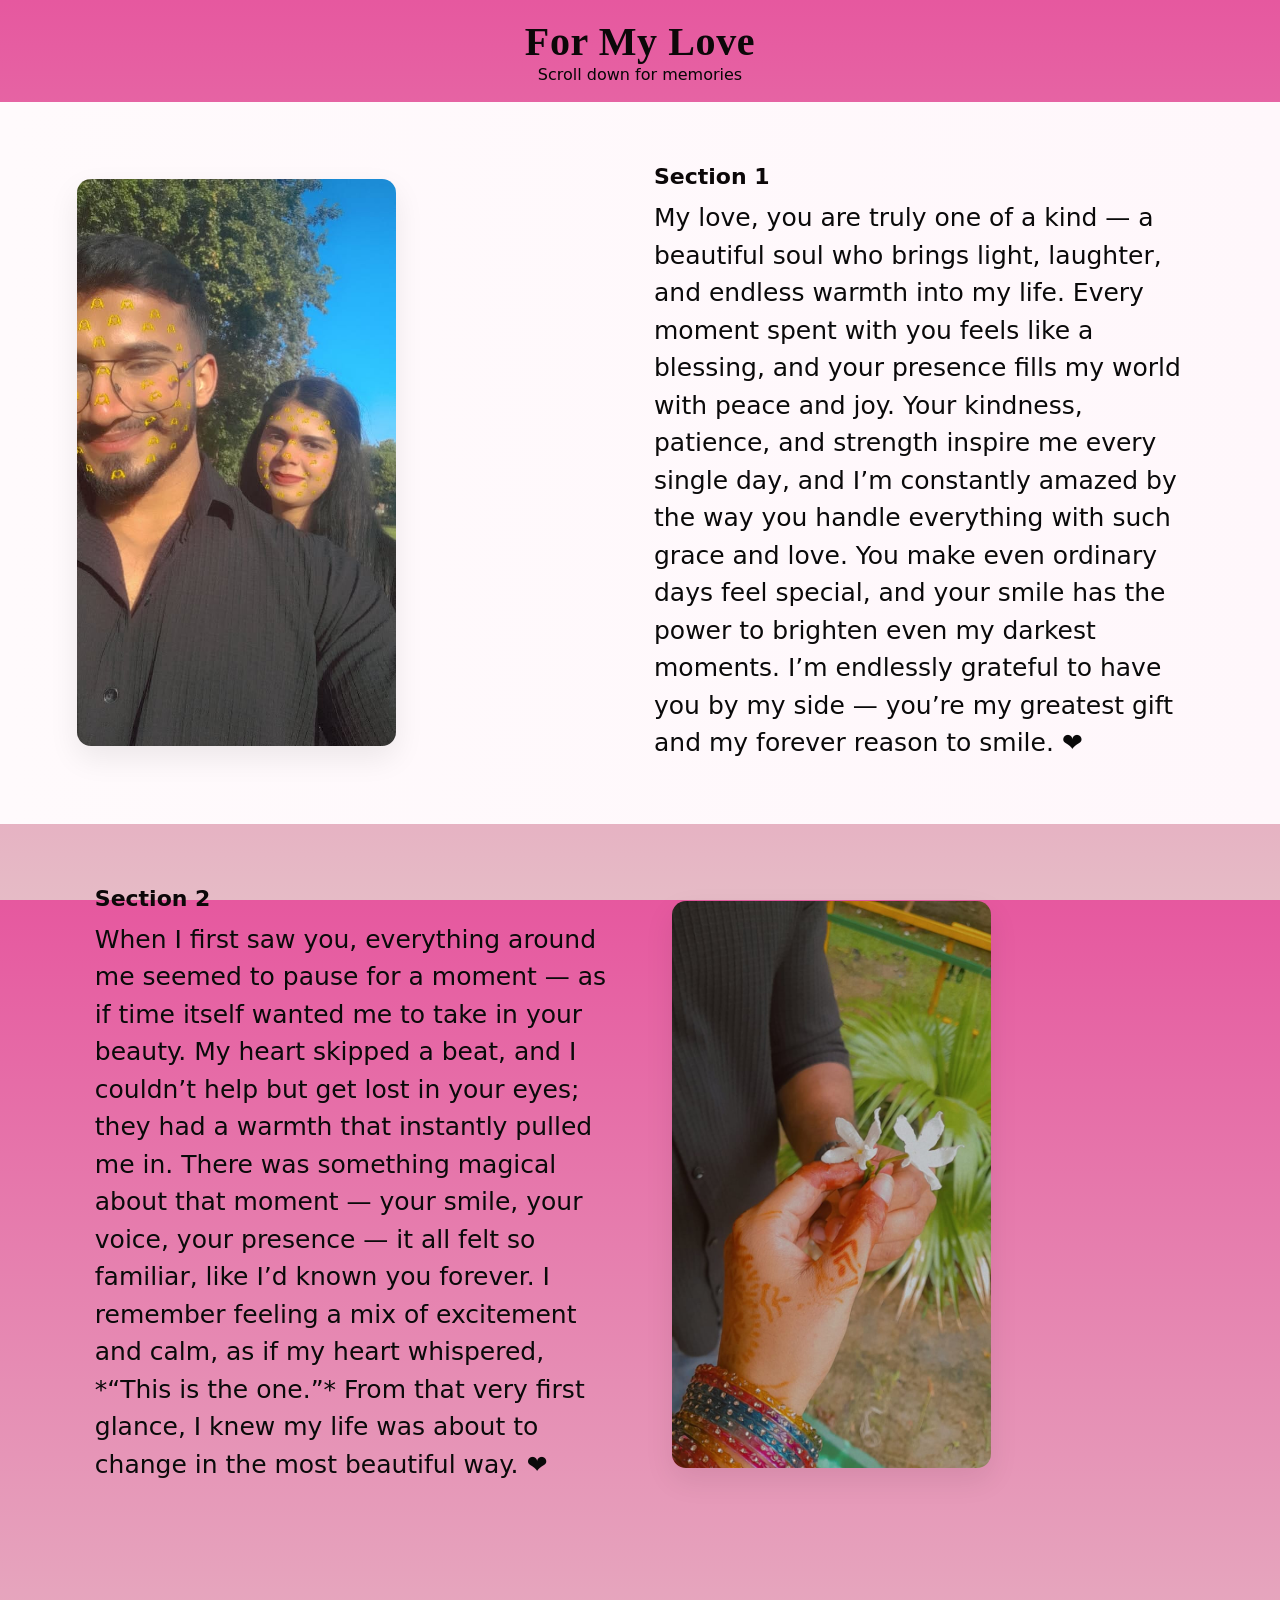
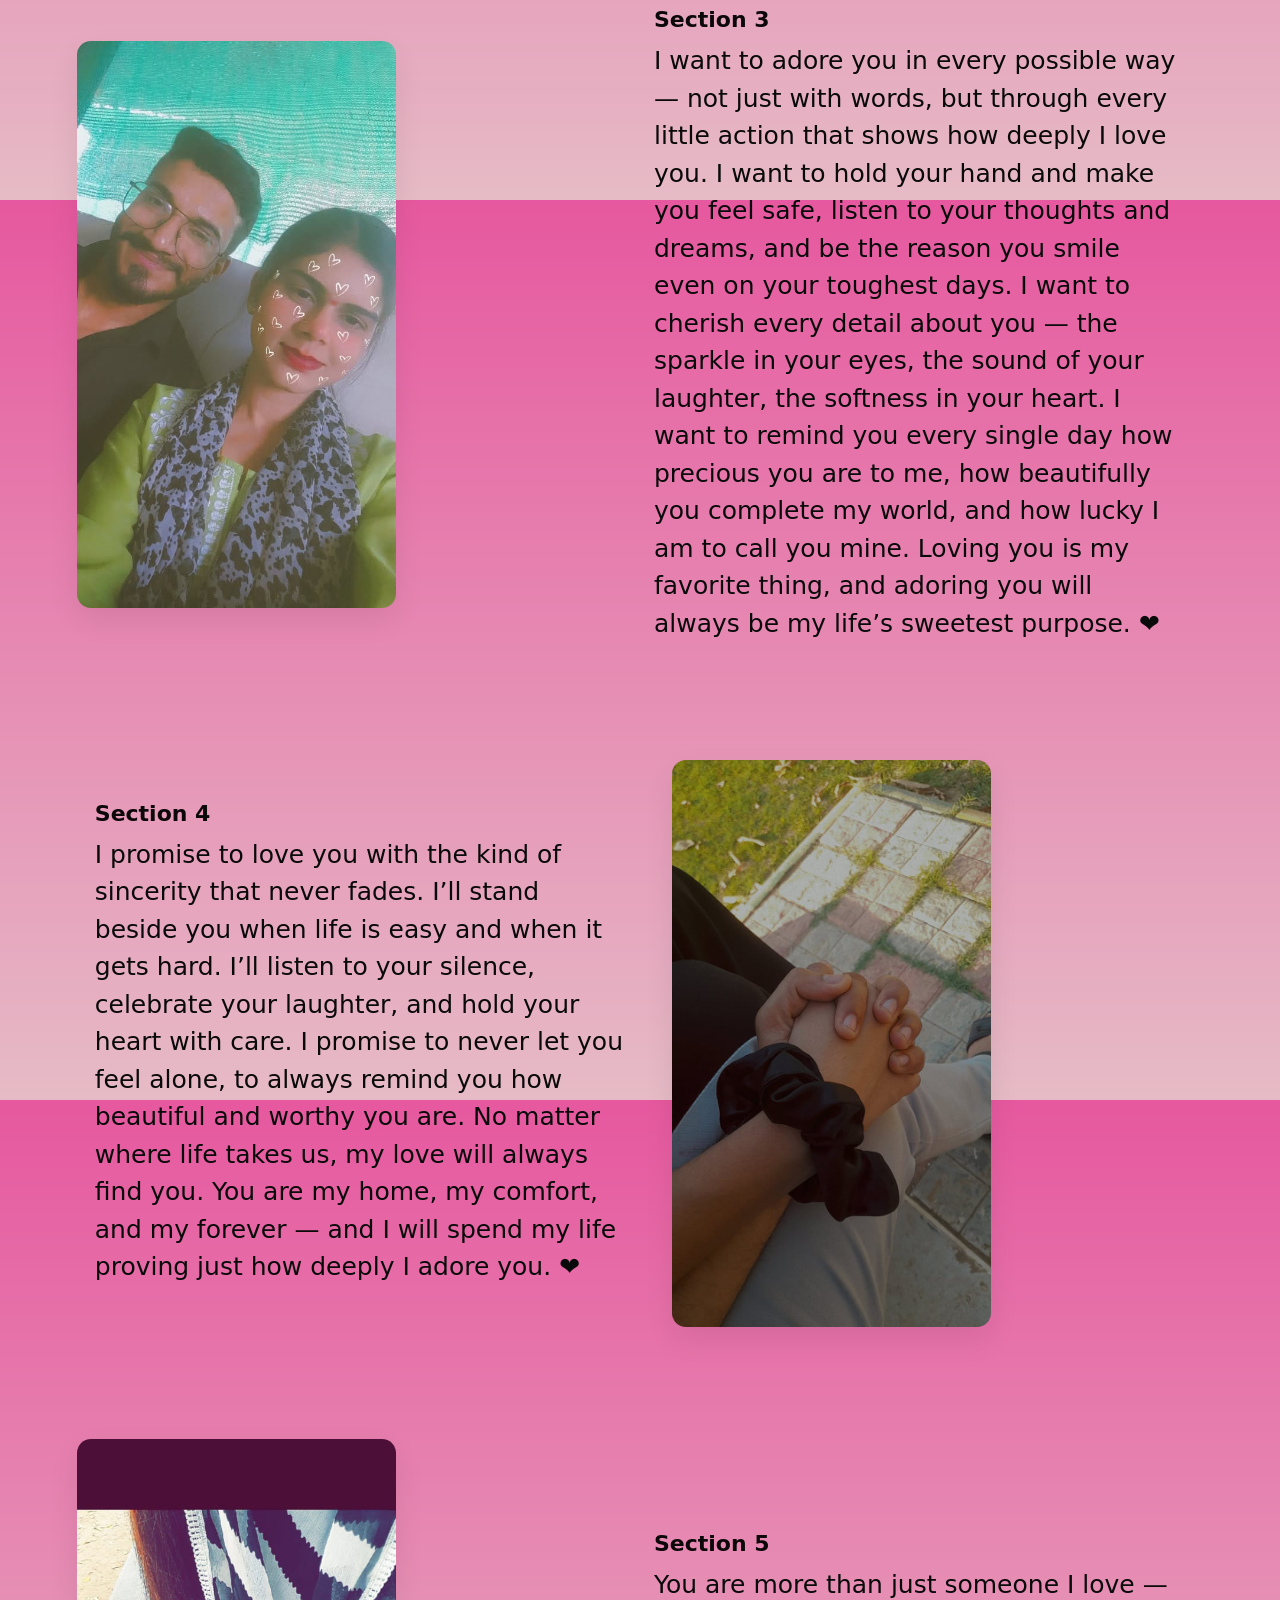
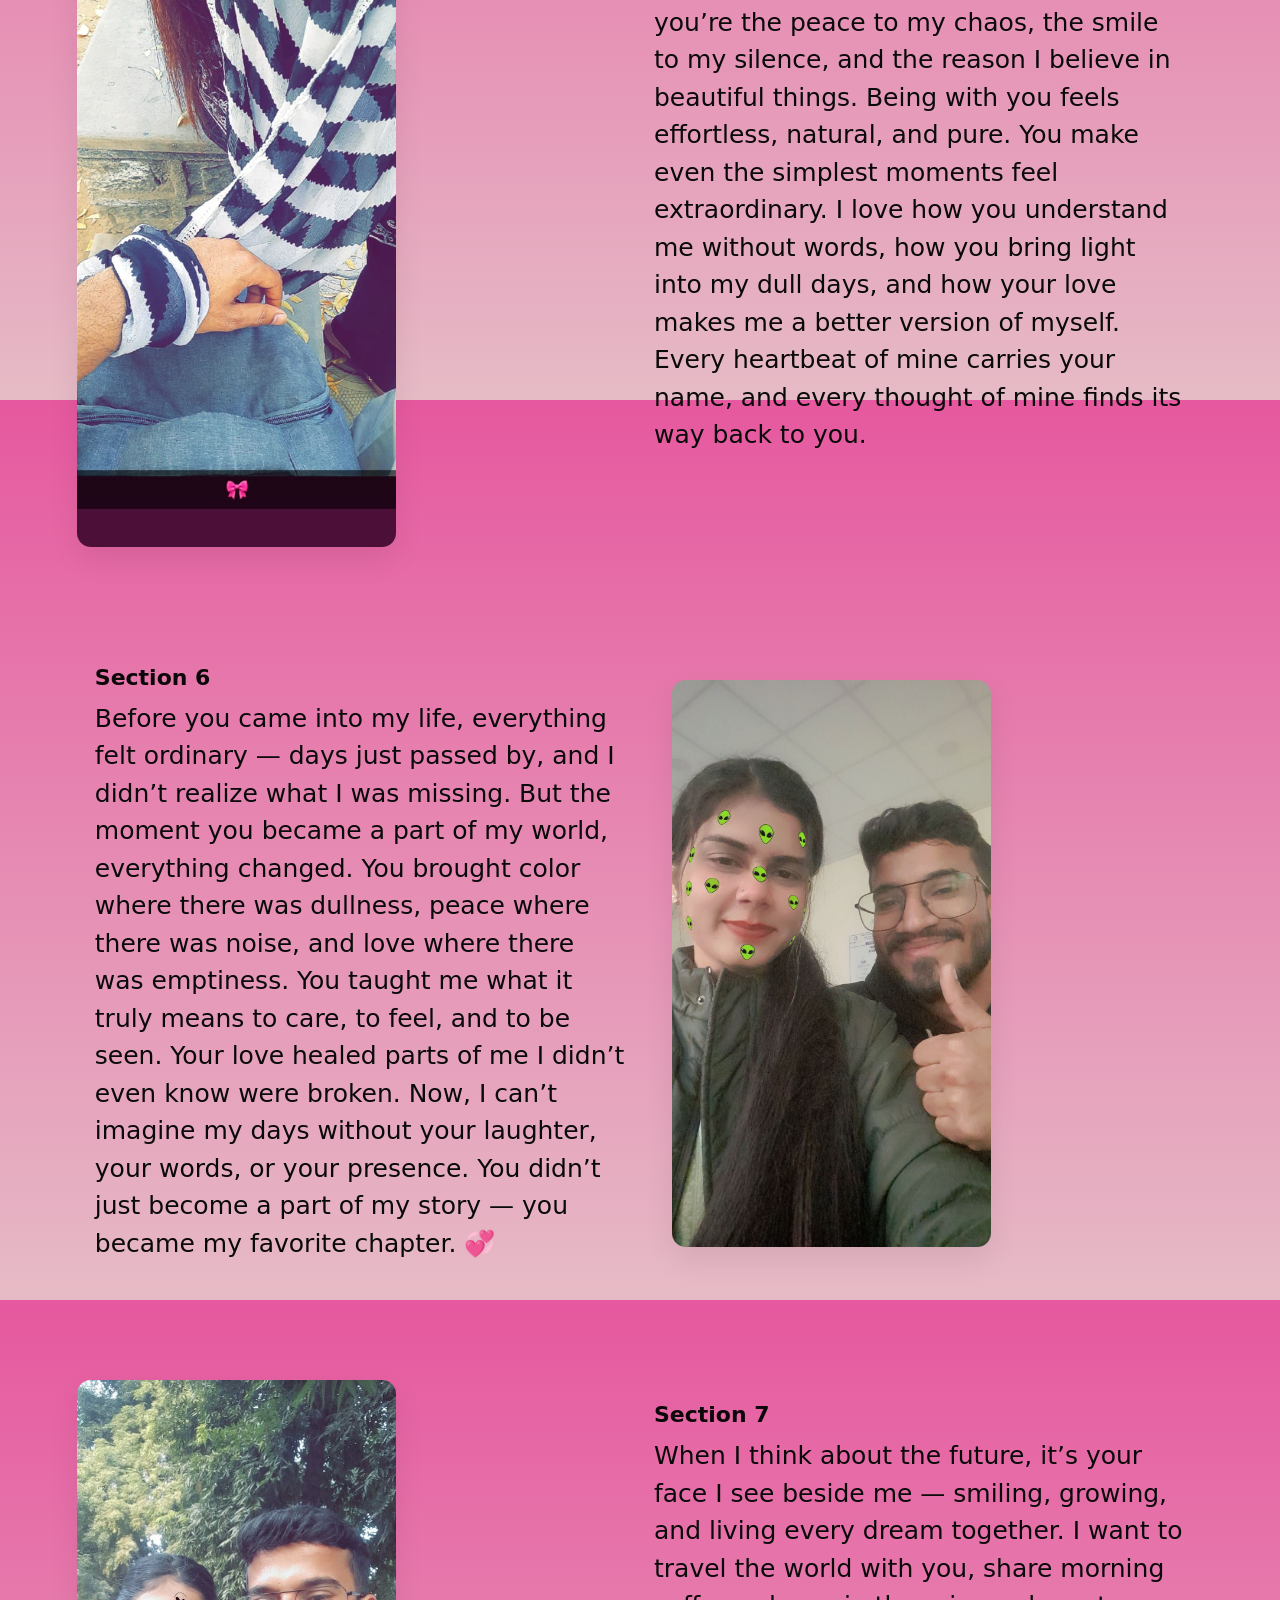
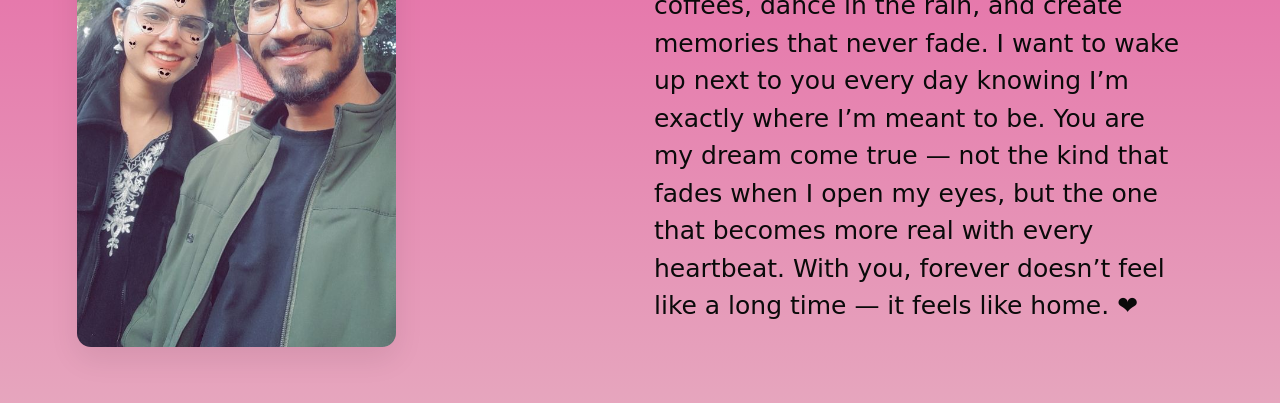
==== main.html @ c0400cb4 "Initial commit" ====
<!doctype html>
<html lang="en">
<head>
  <meta charset="utf-8" />
  <meta name="viewport" content="width=device-width,initial-scale=1" />
  <title>Happy Birthday ❤️</title>
  <link rel="stylesheet" href="styles.css" />
</head>
<body>
  <header class="header">
    <div class="header-inner">
      <h2 class="brand">For My Love</h2>
      <nav class="mini-nav">Scroll down for memories</nav>
    </div>
  </header>

  <main id="mainContent">

    <!-- SECTION 1 (left image, right text) -->
    <section class="image-section alt">
      <div class="img-col">
        <!-- Replace with your first image -->
        <img src="assets/img2.jpeg" alt="Our memory 1" />
      </div>

      <div class="text-col">
        <h3>Section 1</h3>
        <p class="sweet-line">My love, you are truly one of a kind — a beautiful soul who brings light, laughter, and endless warmth into my life. Every moment spent with you feels like a blessing, and your presence fills my world with peace and joy. Your kindness, patience, and strength inspire me every single day, and I’m constantly amazed by the way you handle everything with such grace and love. You make even ordinary days feel special, and your smile has the power to brighten even my darkest moments. I’m endlessly grateful to have you by my side — you’re my greatest gift and my forever reason to smile. ❤️
        </p>
      </div>
    </section>

    <!-- SECTION 2 (right image, left text) -->
    <section class="image-section">
      <div class="img-col right">
        <img src="assets/img1.jpeg" alt="Our memory 2" />
      </div>

      <div class="text-col">
        <h3>Section 2</h3>
        <p class="sweet-line">When I first saw you, everything around me seemed to pause for a moment — as if time itself wanted me to take in your beauty. My heart skipped a beat, and I couldn’t help but get lost in your eyes; they had a warmth that instantly pulled me in. There was something magical about that moment — your smile, your voice, your presence — it all felt so familiar, like I’d known you forever. I remember feeling a mix of excitement and calm, as if my heart whispered, *“This is the one.”* From that very first glance, I knew my life was about to change in the most beautiful way. ❤️
        </p>
      </div>
    </section>

    <!-- SECTION 3 (right image, left text) -->
    <section class="image-section">
      <div class="img-col">
        <img src="assets/img3.jpeg" alt="Our memory 2" />
      </div>

      <div class="text-col">
        <h3>Section 3</h3>
        <p class="sweet-line">I want to adore you in every possible way — not just with words, but through every little action that shows how deeply I love you. I want to hold your hand and make you feel safe, listen to your thoughts and dreams, and be the reason you smile even on your toughest days. I want to cherish every detail about you — the sparkle in your eyes, the sound of your laughter, the softness in your heart. I want to remind you every single day how precious you are to me, how beautifully you complete my world, and how lucky I am to call you mine. Loving you is my favorite thing, and adoring you will always be my life’s sweetest purpose. ❤️
        </p>
      </div>
    </section>
    
    <!-- SECTION 4 (right image, left text) -->
    <section class="image-section">
      <div class="img-col right">
        <img src="assets/img4.jpeg" alt="Our memory 2" />
      </div>

      <div class="text-col">
        <h3>Section 4</h3>
        <p class="sweet-line">I promise to love you with the kind of sincerity that never fades. I’ll stand beside you when life is easy and when it gets hard. I’ll listen to your silence, celebrate your laughter, and hold your heart with care. I promise to never let you feel alone, to always remind you how beautiful and worthy you are. No matter where life takes us, my love will always find you. You are my home, my comfort, and my forever — and I will spend my life proving just how deeply I adore you. ❤️</p>
      </div>
    </section>

    <!-- SECTION 5 (right image, left text) -->
    <section class="image-section">
      <div class="img-col">
        <img src="assets/img5.jpeg" alt="Our memory 2" />
      </div>

      <div class="text-col">
        <h3>Section 5</h3>
        <p class="sweet-line">You are more than just someone I love — you’re the peace to my chaos, the smile to my silence, and the reason I believe in beautiful things. Being with you feels effortless, natural, and pure. You make even the simplest moments feel extraordinary. I love how you understand me without words, how you bring light into my dull days, and how your love makes me a better version of myself. Every heartbeat of mine carries your name, and every thought of mine finds its way back to you.</p>
      </div>
    </section>

    <!-- SECTION 6(right image, left text) -->
    <section class="image-section">
      <div class="img-col right">
        <img src="assets/img6.jpeg" alt="Our memory 2" />
      </div>

      <div class="text-col">
        <h3>Section 6</h3>
        <p class="sweet-line">Before you came into my life, everything felt ordinary — days just passed by, and I didn’t realize what I was missing. But the moment you became a part of my world, everything changed. You brought color where there was dullness, peace where there was noise, and love where there was emptiness. You taught me what it truly means to care, to feel, and to be seen. Your love healed parts of me I didn’t even know were broken. Now, I can’t imagine my days without your laughter, your words, or your presence. You didn’t just become a part of my story — you became my favorite chapter. 💞</p>
      </div>
    </section>

    <!-- SECTION 7 (right image, left text) -->
    <section class="image-section">
      <div class="img-col">
        <img src="assets/img7.jpeg" alt="Our memory 2" />
      </div>

      <div class="text-col">
        <h3>Section 7</h3>
        <p class="sweet-line">When I think about the future, it’s your face I see beside me — smiling, growing, and living every dream together. I want to travel the world with you, share morning coffees, dance in the rain, and create memories that never fade. I want to wake up next to you every day knowing I’m exactly where I’m meant to be. You are my dream come true — not the kind that fades when I open my eyes, but the one that becomes more real with every heartbeat. With you, forever doesn’t feel like a long time — it feels like home. ❤️</p>
      </div>
    </section>
    


  <script src="script.js"></script>
</body>
</html>
---- styles.css ----
:root{
    --pink:#e75a82; --soft:#fff5f9; --deep:#0c0809; --glass: rgba(11, 10, 10, 0.6);
    --card-bg: linear-gradient(135deg, rgba(255,240,245,0.95), rgba(255,230,240,0.95));
    --shadow: 0 12px 30px rgba(0,0,0,0.08);
    --rose: url('data:image/svg+xml;utf8,<svg xmlns="http://www.w3.org/2000/svg" width="10" height="10"><circle cx="5" cy="5" r="5" fill="%23ff79b0"/></svg>');
  }
  *{box-sizing:border-box;margin:0;padding:0}
  html,body{height:100%}
  body{
    font-family: 'Segoe UI', system-ui, -apple-system, 'Helvetica Neue', Arial;
    background:linear-gradient(180deg,#e6589f,#e6bbc6);
    color:#333; -webkit-font-smoothing:antialiased;
  }
  
  /* ---------- Welcome (index.html) ---------- */
  .welcome-wrap{height:100vh;display:flex;align-items:center;justify-content:center}
  .welcome-card{background:var(--card-bg);padding:40px;border-radius:18px;box-shadow:var(--shadow);text-align:center;width:min(560px,92vw)}
  .welcome-title{font-size:24px;margin-bottom:18px;color:var(--deep);font-weight:700}
  .glow-btn{
    display:inline-block;padding:14px 28px;border-radius:999px;text-decoration:none;
    background:linear-gradient(90deg,var(--deep),#f761a0);color:rgb(10, 10, 10);font-weight:600;box-shadow:0 6px 20px rgba(255,77,139,0.18)
  }
  .hint{margin-top:12px;color:#7a7a7a}
  
  /* ---------- Header ---------- */
  .header{padding:18px 24px;text-align:center}
  .brand{font-family:'Brush Script MT',cursive;font-size:40px;color:var(--deep);letter-spacing:0.6px}
  .mini-nav{color:#070606}
  
  /* ---------- Image sections ---------- */
  .image-section{display:flex;align-items:center;padding:56px 6%;gap:28px;position:relative}
  .image-section.alt{background:linear-gradient(90deg,#fffafc,#fff7fb)}
  .img-col{flex:1}
  .img-col img{width:60%;height:auto;border-radius:14px;box-shadow:var(--shadow);display:block}
  .img-col.right{order:2}
  .text-col{flex:1;padding:6px 18px}
  .text-col h3{font-size:22px;color:var(--deep);margin-bottom:10px}
  .sweet-line{font-size:25px;line-height:1.5;color:#0a0a0a}
  
  /* ---------- Ending section ---------- */
  .ending-section{display:flex;gap:24px;padding:60px 6%;align-items:center;position:relative}
  .ending-left{flex:1}
  .ending-right{flex:1}
  .three-placeholder{background:linear-gradient(180deg,#fff0f6,#fff7fb);border-radius:12px;height:420px;display:flex;align-items:center;justify-content:center;box-shadow:var(--shadow)}
  .three-placeholder img{max-width:90%;height:auto;border-radius:10px}
  
  /* Barbie button (label toggles checkbox) */
  .visually-hidden{position:absolute;clip:rect(1px,1px,1px,1px);padding:0;border:0;height:1px;width:1px;overflow:hidden}
  .barbie-btn{display:inline-flex;align-items:center;gap:10px;padding:10px 14px;border-radius:10px;background:linear-gradient(90deg,#ffd7e6,#ffb6d6);cursor:pointer;border:1px solid rgba(255,255,255,0.5)}
  .barbie-btn img{height:56px;width:56px;object-fit:cover;border-radius:10px;box-shadow:0 6px 18px rgba(0,0,0,0.12)}
  .barbie-btn span{font-weight:700;color:#6b2740}
  
  /* Floating area (hidden by default, revealed when checkbox is checked) */
  .float-area{position:fixed;left:0;top:0;right:0;bottom:0;pointer-events:none;overflow:hidden}
  .float-img{position:absolute;width:140px;border-radius:10px;box-shadow:0 8px 24px rgba(0,0,0,0.18);opacity:0;transform:translateY(20px) rotate(-6deg)}
  .float-line{position:absolute;font-size:20px;color:white;text-shadow:0 4px 14px rgba(0,0,0,0.6);opacity:0;transform:translateY(20px)}
  .float-img.f1{left:8%;top:50%}
  .float-img.f2{left:22%;top:62%}
  .float-line.l1{left:62%;top:40%}
  .float-line.l2{left:68%;top:54%}
  
  /* Overlay message (hidden by default) */
  .message-overlay{
    position:fixed;inset:0;display:flex;align-items:center;justify-content:center;z-index:70;
    background:rgba(0,0,0,0.45);opacity:0;pointer-events:none;transition:opacity 0.35s ease;
  }
  .message-card{background:white;padding:28px;border-radius:14px;max-width:720px;text-align:center;transform:translateY(10px);transition:transform 0.35s ease}
  .wish-text{color:#6b2740;font-size:28px;line-height:1.25;margin-bottom:10px}
  .subline{color:#8a5b6f;margin-bottom:16px}
  .action-btn{display:inline-block;padding:10px 14px;border-radius:8px;background:var(--deep);color:white;text-decoration:none;cursor:pointer}
  
  /* When checkbox is checked: show overlay + animate floats */
  #barbieToggle:checked ~ .float-area .float-img,
  #barbieToggle:checked ~ .float-area .float-line{
    opacity:1; transform:translateY(-10px); transition:transform 0.8s cubic-bezier(.2,.9,.2,1), opacity 0.9s ease;
  }
  #barbieToggle:checked ~ .message-overlay{
    opacity:1; pointer-events:auto;
  }
  #barbieToggle:checked ~ .message-overlay .message-card{
    transform:translateY(0);
  }
  
  /* Make audio visible inside message-card */
  .message-card audio{margin-top:8px}
  
  /* Responsive tweaks */
  @media (max-width:900px){
    .image-section{flex-direction:column;padding:36px 6%}
    .ending-section{flex-direction:column;padding:36px 6%}
    .barbie-btn img{height:48px;width:48px}
    .wish-text{font-size:22px}
    .float-img{width:110px}
  }
  
  .heart {
    position: fixed;
    bottom: -10px;
    font-size: 24px;
    opacity: 0.8;
    animation: floatUp linear forwards;
  }
  
  @keyframes floatUp {
    0% {
      transform: translateY(0) scale(1);
      opacity: 1;
    }
    100% {
      transform: translateY(-100vh) scale(1.5);
      opacity: 0;
    }
  }

  


  .img-container {
  position: relative;
  width: 80%;
  margin: 100px auto;
  display: flex;
  align-items: center;
  gap: 30px;
}

.img-container.left {
  flex-direction: row;
}
.img-container.right {
  flex-direction: row-reverse;
}

.img-container img {
  width: 45%;
  border-radius: 20px;
  box-shadow: 0 0 25px rgba(255, 192, 203, 0.6);
  transition: transform 0.6s ease;
}

.img-container img:hover {
  transform: scale(1.05);
}

.song-info {
  font-family: 'Great Vibes', cursive;
  color: #fff;
  font-size: 1.5rem;
  text-shadow: 0 0 10px #ff80bf, 0 0 20px #ffb3d9;
  margin: 0 20px;
  opacity: 0;
  transform: translateY(20px);
  transition: all 0.8s ease;
}

.scroll-section.show .song-info {
  opacity: 1;
  transform: translateY(0);
}

.caption {
  font-family: 'Poppins', sans-serif;
  color: #ffe6f2;
  font-size: 1.2rem;
  width: 40%;
  line-height: 1.6;
  text-align: center;
  opacity: 0;
  transform: translateY(20px);
  transition: all 0.8s ease;
}

.scroll-section.show .caption {
  opacity: 1;
  transform: translateY(0);
}
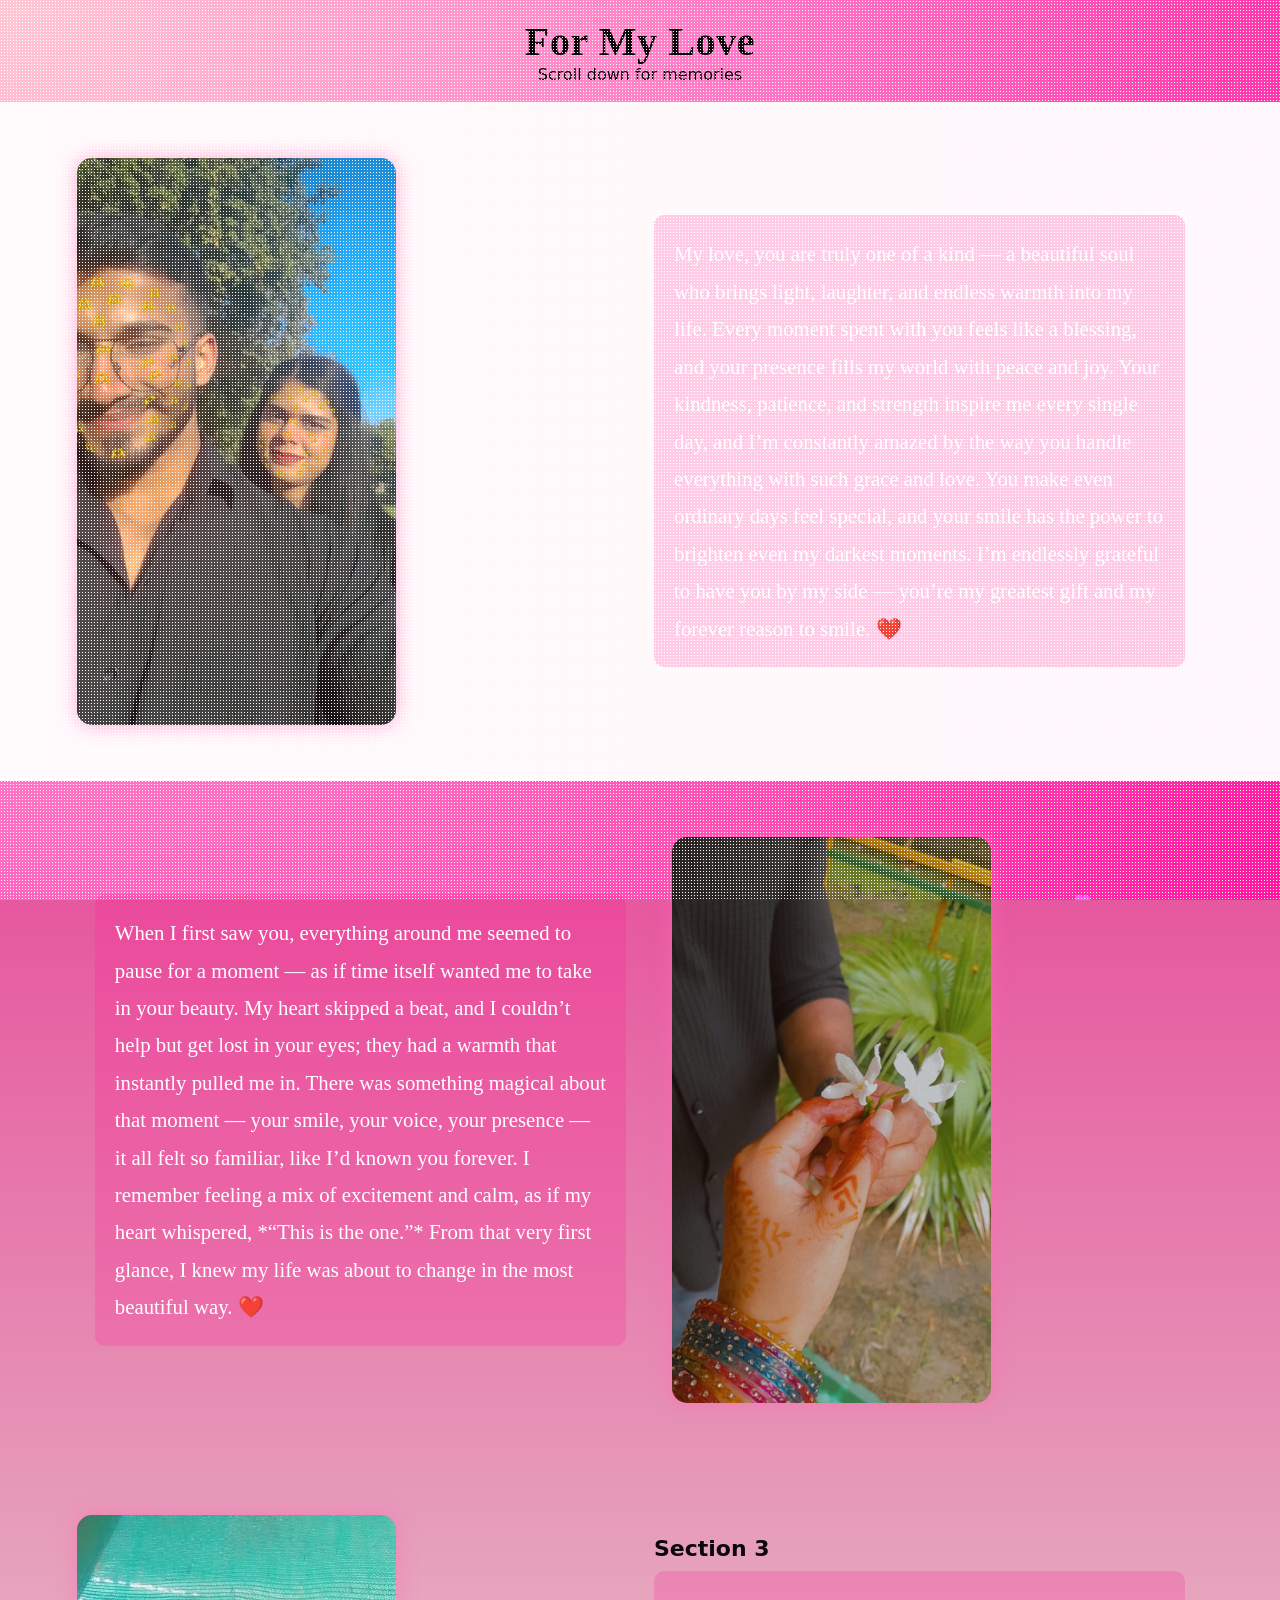
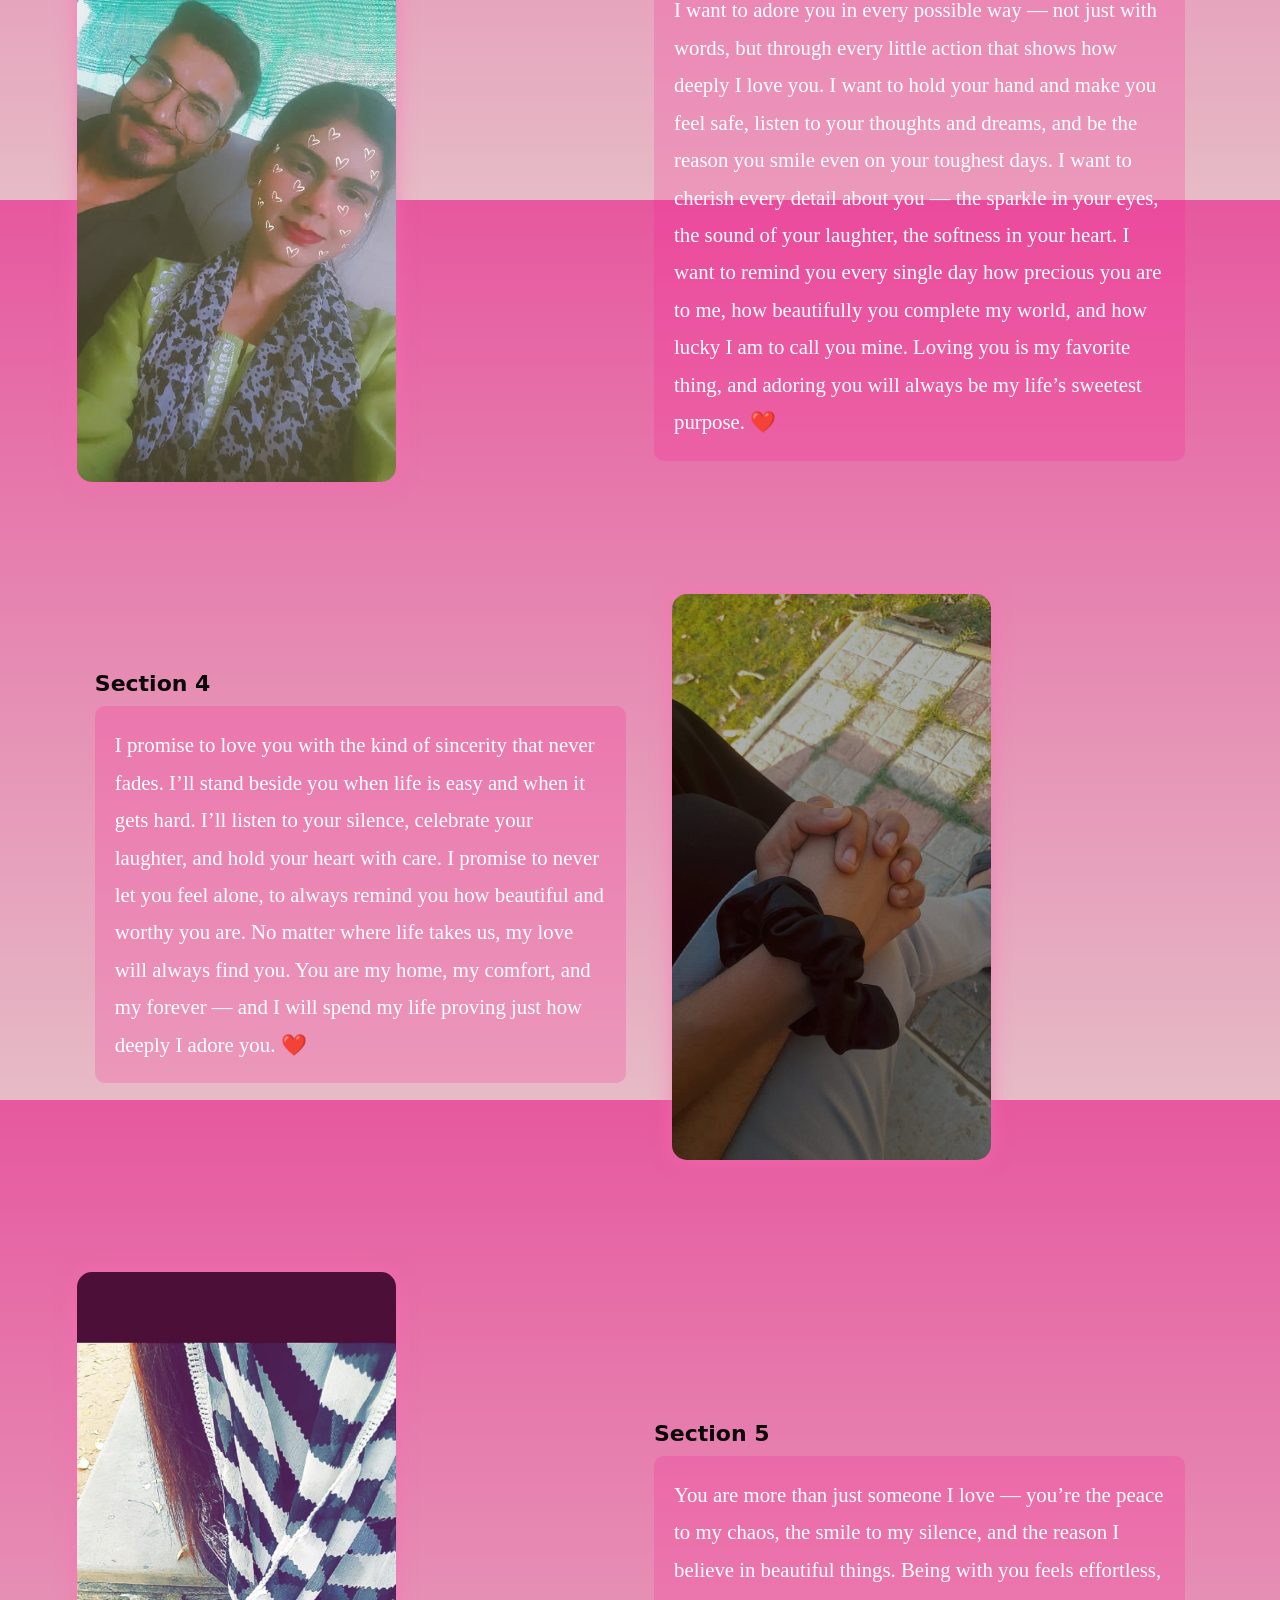
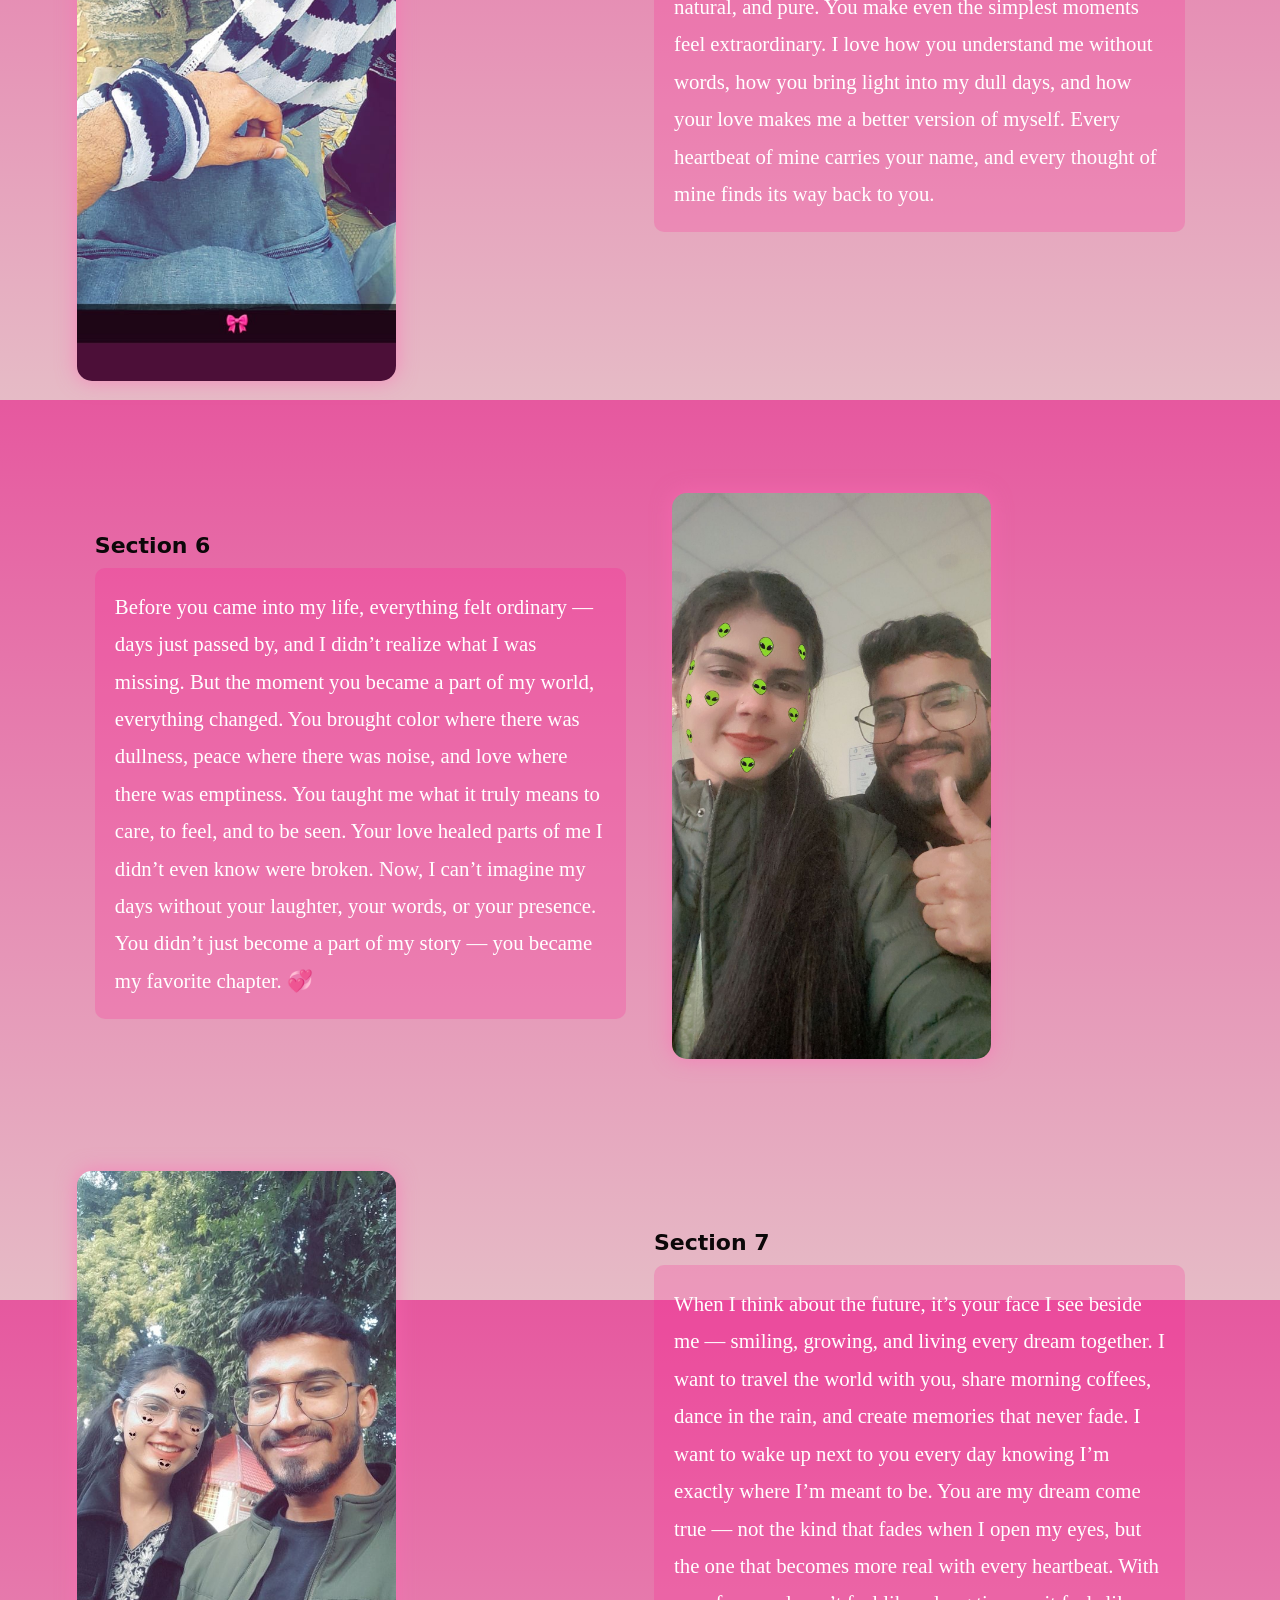
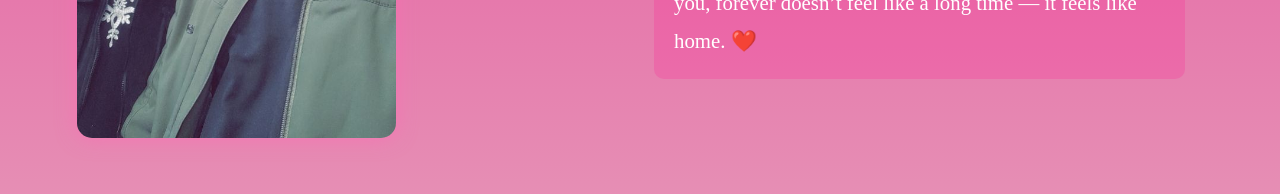
==== commit 2e1adb9f: "Added floating hearts, sparkles, and music scroll effects" ====
--- a/main.html
+++ b/main.html
@@ -7,44 +7,51 @@
   <link rel="stylesheet" href="styles.css" />
 </head>
 <body>
-  <header class="header">
-    <div class="header-inner">
-      <h2 class="brand">For My Love</h2>
-      <nav class="mini-nav">Scroll down for memories</nav>
-    </div>
-  </header>
-
+  <body>
+    <!-- Floating Hearts Background -->
+    <canvas id="heartsCanvas"></canvas>
+  
+    <header class="header">
+      <div class="header-inner">
+        <h2 class="brand">For My Love</h2>
+        <nav class="mini-nav">Scroll down for memories</nav>
+      </div>
+    </header>
+  
+    <!-- rest of your HTML remains same -->
+  
   <main id="mainContent">
 
     <!-- SECTION 1 (left image, right text) -->
-    <section class="image-section alt">
+    <section class="image-section alt" data-song="assets/Isharon Isharon Men Dil Lenewale.mp3">
       <div class="img-col">
         <!-- Replace with your first image -->
         <img src="assets/img2.jpeg" alt="Our memory 1" />
-      </div>
-
-      <div class="text-col">
-        <h3>Section 1</h3>
+       
+      </div>
+
+      <div class="text-col">
+        
         <p class="sweet-line">My love, you are truly one of a kind — a beautiful soul who brings light, laughter, and endless warmth into my life. Every moment spent with you feels like a blessing, and your presence fills my world with peace and joy. Your kindness, patience, and strength inspire me every single day, and I’m constantly amazed by the way you handle everything with such grace and love. You make even ordinary days feel special, and your smile has the power to brighten even my darkest moments. I’m endlessly grateful to have you by my side — you’re my greatest gift and my forever reason to smile. ❤️
         </p>
       </div>
     </section>
 
     <!-- SECTION 2 (right image, left text) -->
-    <section class="image-section">
+    <section class="image-section" data-song="assets/Ek Tera Saath Humko.mp3">
       <div class="img-col right">
         <img src="assets/img1.jpeg" alt="Our memory 2" />
       </div>
 
       <div class="text-col">
-        <h3>Section 2</h3>
+        
         <p class="sweet-line">When I first saw you, everything around me seemed to pause for a moment — as if time itself wanted me to take in your beauty. My heart skipped a beat, and I couldn’t help but get lost in your eyes; they had a warmth that instantly pulled me in. There was something magical about that moment — your smile, your voice, your presence — it all felt so familiar, like I’d known you forever. I remember feeling a mix of excitement and calm, as if my heart whispered, *“This is the one.”* From that very first glance, I knew my life was about to change in the most beautiful way. ❤️
         </p>
       </div>
     </section>
 
     <!-- SECTION 3 (right image, left text) -->
-    <section class="image-section">
+    <section class="image-section" data-song="assets/Abhi Saans Lene Ki Fursat Nahin Jeet 128 Kbps.mp3">
       <div class="img-col">
         <img src="assets/img3.jpeg" alt="Our memory 2" />
       </div>
@@ -57,7 +64,7 @@
     </section>
     
     <!-- SECTION 4 (right image, left text) -->
-    <section class="image-section">
+    <section class="image-section" data-song="assets/Haule Haule Chalo Mere Sajna (From Sawan Ki Ghata).mp3">
       <div class="img-col right">
         <img src="assets/img4.jpeg" alt="Our memory 2" />
       </div>
@@ -69,7 +76,7 @@
     </section>
 
     <!-- SECTION 5 (right image, left text) -->
-    <section class="image-section">
+    <section class="image-section" data-song="assets/Lag Ja Gale Se Phir.mp3" >
       <div class="img-col">
         <img src="assets/img5.jpeg" alt="Our memory 2" />
       </div>
@@ -81,7 +88,7 @@
     </section>
 
     <!-- SECTION 6(right image, left text) -->
-    <section class="image-section">
+    <section class="image-section" data-song="assets/Saathiya Nahin Jana Aya Sawan Jhoom Ke 320 Kbps.mp3">
       <div class="img-col right">
         <img src="assets/img6.jpeg" alt="Our memory 2" />
       </div>
@@ -93,7 +100,7 @@
     </section>
 
     <!-- SECTION 7 (right image, left text) -->
-    <section class="image-section">
+    <section class="image-section" data-song="assets/Taarif Karoon Kya Uski Kashmir Ki Kali 320 Kbps.mp3">
       <div class="img-col">
         <img src="assets/img7.jpeg" alt="Our memory 2" />
       </div>
@@ -103,6 +110,106 @@
         <p class="sweet-line">When I think about the future, it’s your face I see beside me — smiling, growing, and living every dream together. I want to travel the world with you, share morning coffees, dance in the rain, and create memories that never fade. I want to wake up next to you every day knowing I’m exactly where I’m meant to be. You are my dream come true — not the kind that fades when I open my eyes, but the one that becomes more real with every heartbeat. With you, forever doesn’t feel like a long time — it feels like home. ❤️</p>
       </div>
     </section>
+
+    <!-- Hidden Audio Player -->
+    <audio id="bg-music" autoplay loop hidden></audio>
+  
+    <script>
+      const audio = document.getElementById("bg-music");
+      const sections = document.querySelectorAll("section");
+  
+      let currentSong = "";
+  
+      const options = {
+        threshold: 0.6
+      };
+  
+      const observer = new IntersectionObserver((entries) => {
+        entries.forEach(entry => {
+          if (entry.isIntersecting) {
+            const song = entry.target.getAttribute("data-song");
+            if (song && song !== currentSong) {
+              fadeToNewSong(song);
+              currentSong = song;
+            }
+          }
+        });
+      }, options);
+  
+      sections.forEach(section => observer.observe(section));
+  
+      function fadeToNewSong(songPath) {
+        // Fade out
+        let fadeOut = setInterval(() => {
+          if (audio.volume > 0.05) {
+            audio.volume -= 0.05;
+          } else {
+            clearInterval(fadeOut);
+            audio.src = songPath;
+            audio.play().then(() => {
+              // Fade in
+              let fadeIn = setInterval(() => {
+                if (audio.volume < 1) {
+                  audio.volume += 0.00;
+                } else {
+                  clearInterval(fadeIn);
+                }
+              },);
+            });
+          }
+        }, );
+      }
+  
+      // Initialize volume
+      audio.volume = 1;
+
+      // 💖 Floating Hearts Animation
+const canvas = document.getElementById("heartsCanvas");
+const ctx = canvas.getContext("2d");
+let hearts = [];
+
+function resizeCanvas() {
+  canvas.width = window.innerWidth;
+  canvas.height = window.innerHeight;
+}
+window.addEventListener("resize", resizeCanvas);
+resizeCanvas();
+
+function createHeart() {
+  return {
+    x: Math.random() * canvas.width,
+    y: canvas.height + 10,
+    size: Math.random() * 20 + 10,
+    speed: Math.random() * 1 + 0.5,
+    alpha: Math.random() * 0.8 + 0.2,
+    color: `rgba(255, ${Math.floor(Math.random() * 100 + 50)}, ${Math.floor(Math.random() * 150 + 100)}, 1)`
+  };
+}
+
+function drawHeart(x, y, size, color) {
+  ctx.beginPath();
+  ctx.moveTo(x, y);
+  ctx.bezierCurveTo(x - size / 2, y - size / 2, x - size, y + size / 3, x, y + size);
+  ctx.bezierCurveTo(x + size, y + size / 3, x + size / 2, y - size / 2, x, y);
+  ctx.fillStyle = color;
+  ctx.fill();
+}
+
+function animateHearts() {
+  ctx.clearRect(0, 0, canvas.width, canvas.height);
+  hearts.forEach((heart, i) => {
+    heart.y -= heart.speed;
+    heart.x += Math.sin(heart.y / 30) * 0.5;
+    heart.alpha -= 0.002;
+    if (heart.alpha <= 0) hearts.splice(i, 1);
+    drawHeart(heart.x, heart.y, heart.size, heart.color);
+  });
+  if (Math.random() < 0.05) hearts.push(createHeart());
+  requestAnimationFrame(animateHearts);
+}
+animateHearts();
+
+    </script>
     
 
 
--- a/styles.css
+++ b/styles.css
@@ -174,3 +174,65 @@
   opacity: 1;
   transform: translateY(0);
 }
+
+
+/* 💞 Floating Hearts Background */
+#heartsCanvas {
+  position: fixed;
+  top: 0;
+  left: 0;
+  width: 100%;
+  height: 100%;
+  z-index: -1;
+  background: radial-gradient(circle at top left, #ffb6c1, #ff69b4, #ff1493);
+  filter: brightness(1.1) blur(0.5px);
+}
+
+/* Add soft glow around images */
+.image-section img {
+  border-radius: 15px;
+  box-shadow: 0 0 20px rgba(255, 105, 180, 0.6);
+  transition: transform 0.5s ease, box-shadow 0.5s ease;
+}
+
+.image-section img:hover {
+  transform: scale(1.05);
+  box-shadow: 0 0 40px rgba(255, 20, 147, 0.9);
+}
+
+/* Romantic text style */
+.sweet-line {
+  font-family: "Dancing Script", cursive;
+  font-size: 1.3rem;
+  color: #fff;
+  background: rgba(255, 20, 147, 0.2);
+  border-radius: 10px;
+  padding: 20px;
+  line-height: 1.8;
+  /* backdrop-filter: blur(6px); */
+}
+
+/* Smooth scrolling */
+html {
+  scroll-behavior: smooth;
+}
+
+/* Subtle sparkle effect */
+body::after {
+  content: '';
+  position: fixed;
+  top: 0;
+  left: 0;
+  width: 100%;
+  height: 100%;
+  pointer-events: none;
+  background-image: radial-gradient(white 1px, transparent 1px);
+  background-size: 3px 3px;
+  animation: sparkle 3s infinite linear;
+  z-index: 0;
+}
+
+@keyframes sparkle {
+  from { background-position: 0 0; }
+  to { background-position: 100% 100%; }
+}
